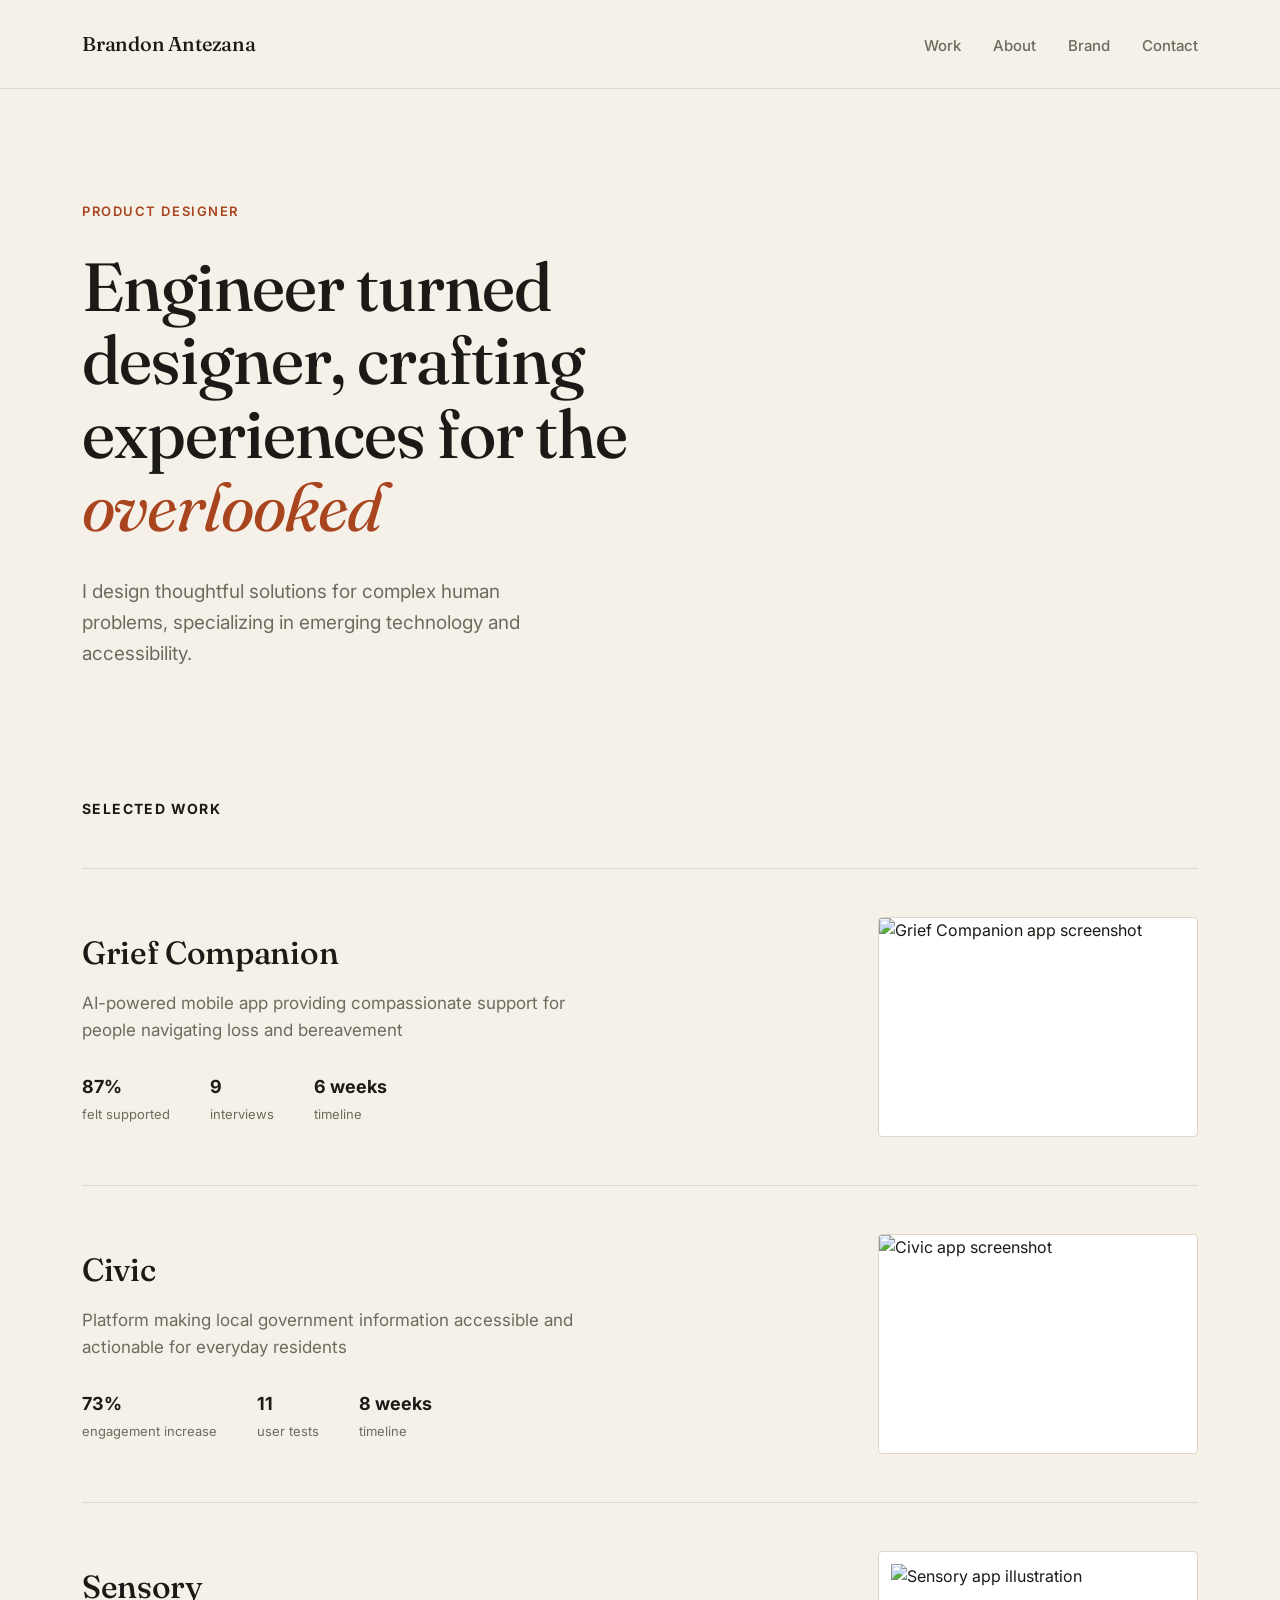
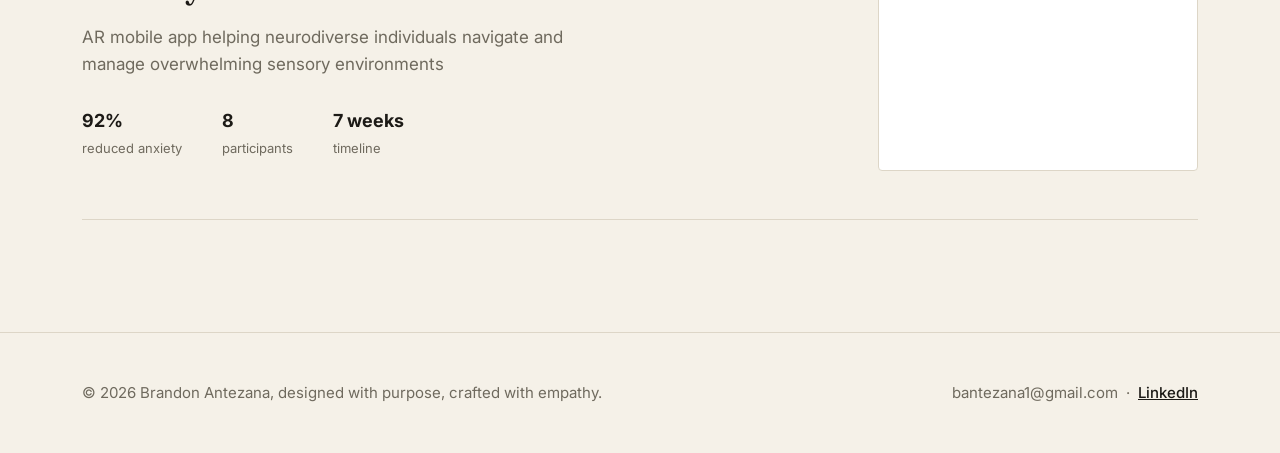
==== index.html @ 7a74d1ef "grief companion update" ====
<!DOCTYPE html>
<html lang="en">
<head>
    <meta charset="UTF-8">
    <meta name="viewport" content="width=device-width, initial-scale=1.0">
    <title>Brandon Antezana | Product Designer</title>
    <link rel="stylesheet" href="style-home.css">
    <link rel="preconnect" href="https://fonts.googleapis.com">
    <link rel="preconnect" href="https://fonts.gstatic.com" crossorigin>
    <link href="https://fonts.googleapis.com/css2?family=Fraunces:ital,opsz,wght@0,9..144,400;0,9..144,500;0,9..144,600;1,9..144,400&family=Inter:wght@400;500;600;700&display=swap" rel="stylesheet">
</head>
<body>
    <nav>
        <div class="container">
            <div class="nav-content">
                <a href="index.html" class="logo">Brandon Antezana</a>
                <ul class="nav-links">
                    <li><a href="#work">Work</a></li>
                    <li><a href="about.html">About</a></li>
                    <li><a href="brand.html">Brand</a></li>
                    <li><a href="contact.html">Contact</a></li>
                </ul>
            </div>
        </div>
    </nav>

    <section class="hero">
        <div class="container">
            <span class="eyebrow">Product Designer</span>
            <h1>Engineer turned designer, crafting experiences for the <em>overlooked</em></h1>
            <p class="subtitle">I design thoughtful solutions for complex human problems, specializing in emerging technology and accessibility.</p>
        </div>
    </section>

    <section id="work" class="container">
        <div class="section-label">Selected Work</div>

        <a href="grief-companion.html" class="project-row">
            <div>
                <h3 class="project-title">Grief Companion</h3>
                <p class="project-subtitle">AI-powered mobile app providing compassionate support for people navigating loss and bereavement</p>
                <div class="project-stats">
                    <div class="stat">
                        <strong>87%</strong>
                        <span>felt supported</span>
                    </div>
                    <div class="stat">
                        <strong>9</strong>
                        <span>interviews</span>
                    </div>
                    <div class="stat">
                        <strong>6 weeks</strong>
                        <span>timeline</span>
                    </div>
                </div>
            </div>
            <div class="project-image">
                <img src="images/GriefCompanion-hero-pic.webp" alt="Grief Companion app screenshot">
            </div>
        </a>

        <a href="civic.html" class="project-row">
            <div>
                <h3 class="project-title">Civic</h3>
                <p class="project-subtitle">Platform making local government information accessible and actionable for everyday residents</p>
                <div class="project-stats">
                    <div class="stat">
                        <strong>73%</strong>
                        <span>engagement increase</span>
                    </div>
                    <div class="stat">
                        <strong>11</strong>
                        <span>user tests</span>
                    </div>
                    <div class="stat">
                        <strong>8 weeks</strong>
                        <span>timeline</span>
                    </div>
                </div>
            </div>
            <div class="project-image">
                <img src="images/Civic-Hero-pic.webp" alt="Civic app screenshot">
            </div>
        </a>

        <a href="sensory.html" class="project-row">
            <div>
                <h3 class="project-title">Sensory</h3>
                <p class="project-subtitle">AR mobile app helping neurodiverse individuals navigate and manage overwhelming sensory environments</p>
                <div class="project-stats">
                    <div class="stat">
                        <strong>92%</strong>
                        <span>reduced anxiety</span>
                    </div>
                    <div class="stat">
                        <strong>8</strong>
                        <span>participants</span>
                    </div>
                    <div class="stat">
                        <strong>7 weeks</strong>
                        <span>timeline</span>
                    </div>
                </div>
            </div>
            <div class="project-image contain">
                <img src="images/sensory-hero-pic.jpg" alt="Sensory app illustration">
            </div>
        </a>
    </section>

    <footer>
        <div class="container">
            <p>© 2026 Brandon Antezana, designed with purpose, crafted with empathy.</p>
            <p>bantezana1@gmail.com &nbsp;·&nbsp; <a href="https://www.linkedin.com/in/brandon-a-775408137">LinkedIn</a></p>
        </div>
    </footer>
</body>
</html>
---- style-home.css ----
/* Homepage — editorial redesign */

* {
    margin: 0;
    padding: 0;
    box-sizing: border-box;
}

:root {
    --bg: #f5f1e8;
    --ink: #1c1a16;
    --muted: #6f6a5e;
    --accent: #a8451f;
    --line: #ddd6c7;
    --paper-raise: #ffffff;
}

body {
    font-family: 'Inter', -apple-system, BlinkMacSystemFont, 'Segoe UI', sans-serif;
    color: var(--ink);
    background: var(--bg);
    line-height: 1.6;
}

.container {
    max-width: 1180px;
    margin: 0 auto;
    padding: 0 2rem;
}

/* Nav */
nav {
    padding: 1.75rem 0;
    border-bottom: 1px solid var(--line);
}

.nav-content {
    display: flex;
    justify-content: space-between;
    align-items: baseline;
}

.logo {
    font-family: 'Fraunces', serif;
    font-size: 1.25rem;
    font-weight: 500;
    color: var(--ink);
    text-decoration: none;
    letter-spacing: -0.01em;
}

.nav-links {
    display: flex;
    gap: 2rem;
    list-style: none;
}

.nav-links a {
    color: var(--muted);
    text-decoration: none;
    font-size: 0.9375rem;
    font-weight: 500;
    transition: color 0.2s;
}

.nav-links a:hover {
    color: var(--ink);
}

/* Hero */
.hero {
    padding: 7rem 0 6rem;
}

.eyebrow {
    display: block;
    font-size: 0.8125rem;
    font-weight: 600;
    letter-spacing: 0.12em;
    text-transform: uppercase;
    color: var(--accent);
    margin-bottom: 1.75rem;
}

.hero h1 {
    font-family: 'Fraunces', serif;
    font-size: clamp(2.5rem, 5.5vw, 4.25rem);
    font-weight: 480;
    line-height: 1.08;
    letter-spacing: -0.015em;
    max-width: 16ch;
    margin-bottom: 2rem;
    color: var(--ink);
}

.hero h1 em {
    font-style: italic;
    font-weight: 400;
    color: var(--accent);
}

.hero .subtitle {
    font-size: 1.1875rem;
    color: var(--muted);
    max-width: 42ch;
    line-height: 1.65;
}

/* Work section */
#work {
    padding-top: 2rem;
    padding-bottom: 7rem;
}

.section-label {
    margin-bottom: 3rem;
    color: var(--ink);
    font-size: 0.875rem;
    font-weight: 700;
    letter-spacing: 0.1em;
    text-transform: uppercase;
}

.project-row {
    display: grid;
    grid-template-columns: 1fr 320px;
    gap: 3.5rem;
    align-items: center;
    padding: 3rem 0;
    border-top: 1px solid var(--line);
    text-decoration: none;
    color: inherit;
}

.project-row:last-child {
    border-bottom: 1px solid var(--line);
}

.project-title {
    font-family: 'Fraunces', serif;
    font-size: 2rem;
    font-weight: 500;
    letter-spacing: -0.01em;
    margin-bottom: 0.75rem;
    color: var(--ink);
    transition: color 0.2s;
}

.project-row:hover .project-title {
    color: var(--accent);
}

.project-subtitle {
    font-size: 1.0625rem;
    color: var(--muted);
    max-width: 46ch;
    margin-bottom: 1.75rem;
}

.project-stats {
    display: flex;
    gap: 2.5rem;
}

.stat strong {
    display: block;
    font-size: 1.125rem;
    font-weight: 700;
    color: var(--ink);
}

.stat span {
    font-size: 0.8125rem;
    color: var(--muted);
}

.project-image {
    width: 320px;
    height: 220px;
    border-radius: 4px;
    overflow: hidden;
    background: var(--paper-raise);
    border: 1px solid var(--line);
    position: relative;
}

.project-image img {
    width: 100%;
    height: 100%;
    object-fit: cover;
    transition: transform 0.5s cubic-bezier(0.16, 1, 0.3, 1);
}

.project-row:hover .project-image img {
    transform: scale(1.04);
}

.project-image.contain img {
    object-fit: contain;
    padding: 0.75rem;
}

/* Footer */
footer {
    border-top: 1px solid var(--line);
    padding: 3rem 0;
}

footer .container {
    display: flex;
    justify-content: space-between;
    align-items: center;
    flex-wrap: wrap;
    gap: 1rem;
}

footer p {
    color: var(--muted);
    font-size: 0.9375rem;
}

footer a {
    color: var(--ink);
    font-weight: 500;
}

/* Responsive */
@media (max-width: 800px) {
    .project-row {
        grid-template-columns: 1fr;
        gap: 1.5rem;
    }

    .project-image {
        width: 100%;
        order: -1;
    }

    .nav-links {
        gap: 1.25rem;
    }

    footer .container {
        flex-direction: column;
        align-items: flex-start;
    }
}

@media (max-width: 420px) {
    .nav-links {
        gap: 0.85rem;
    }

    .nav-links a {
        font-size: 0.875rem;
    }
}
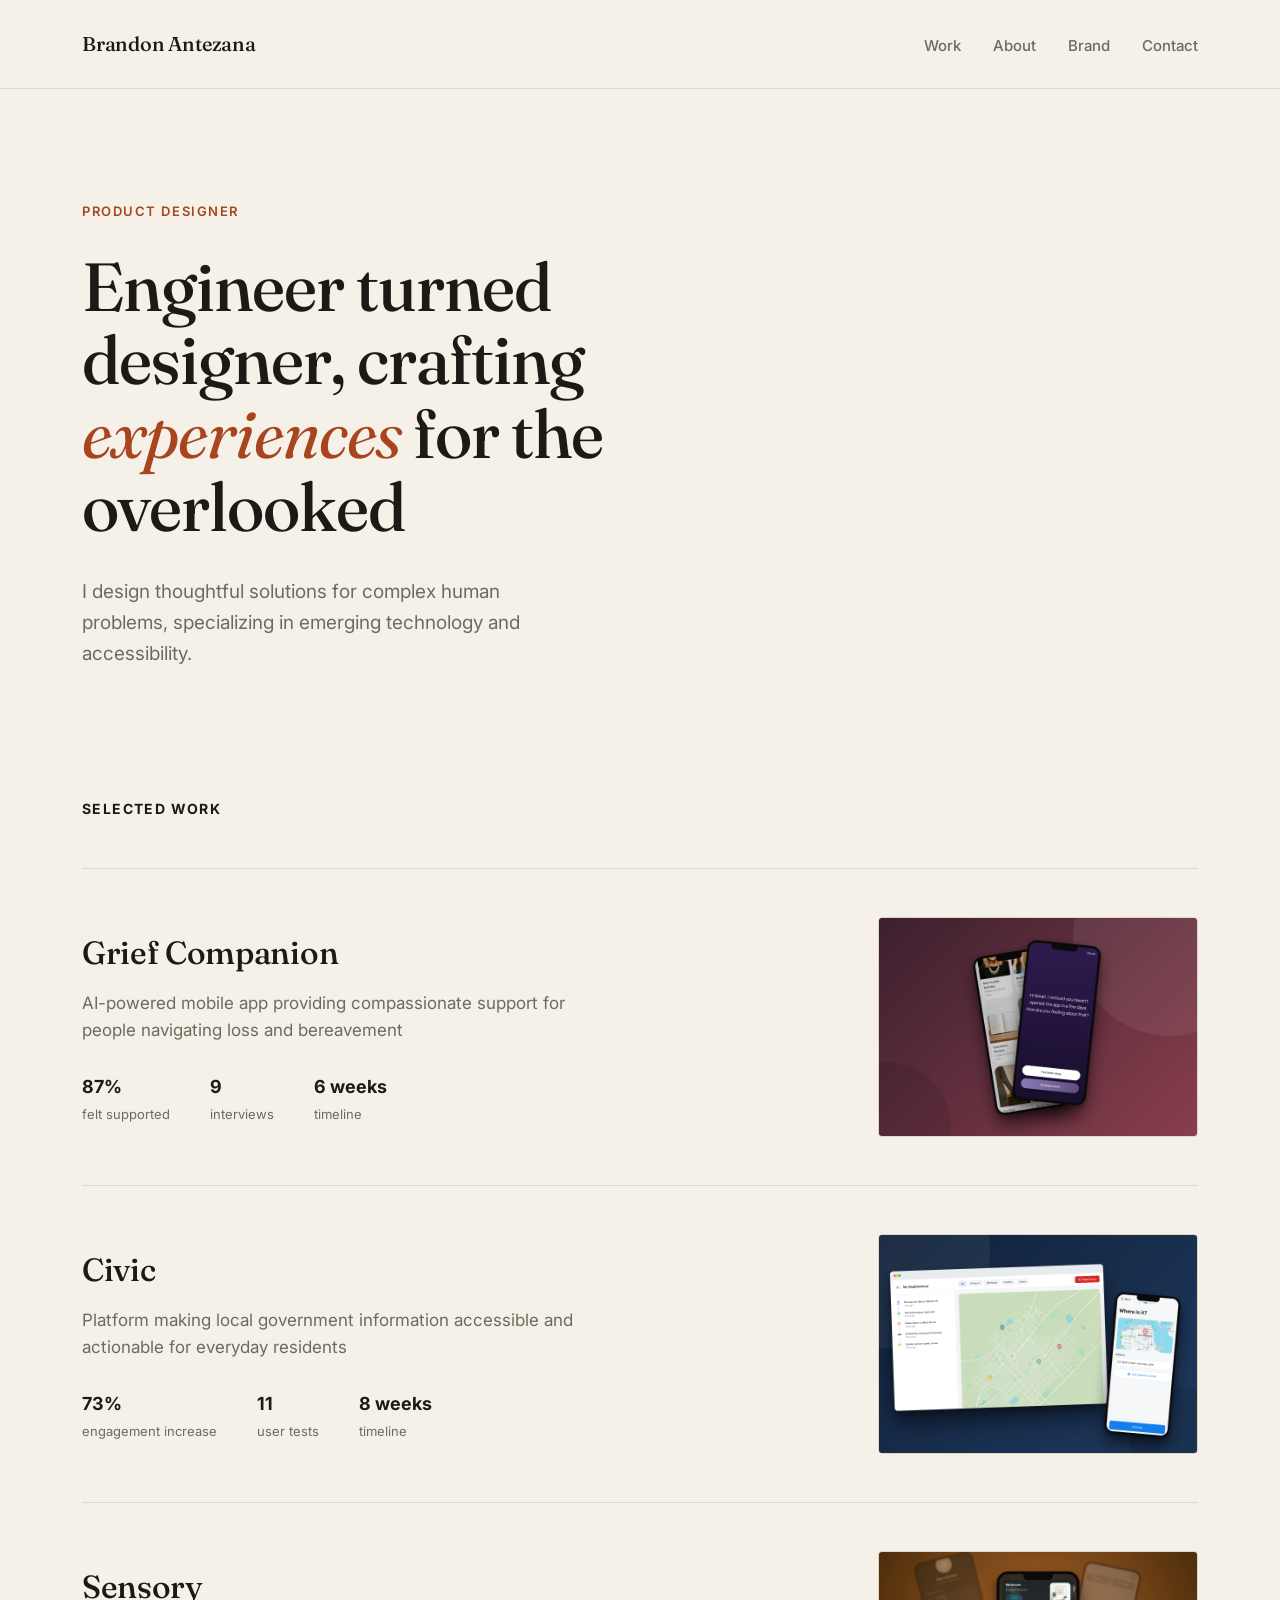
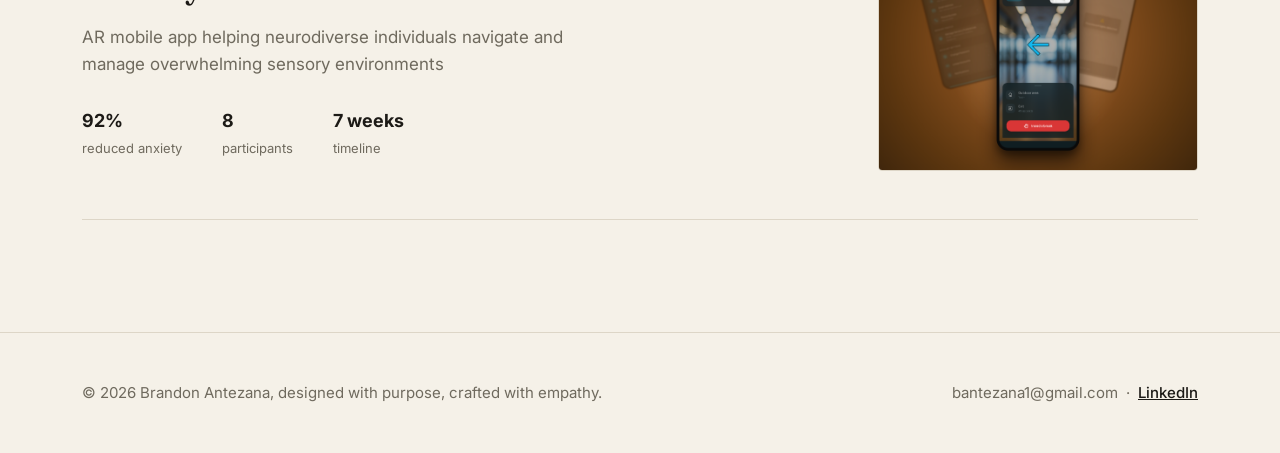
==== commit cfbc8500: "added new images for each case study thumbnail" ====
--- a/index.html
+++ b/index.html
@@ -27,7 +27,7 @@
     <section class="hero">
         <div class="container">
             <span class="eyebrow">Product Designer</span>
-            <h1>Engineer turned designer, crafting experiences for the <em>overlooked</em></h1>
+            <h1>Engineer turned designer, crafting <em>experiences</em> for the overlooked</h1>
             <p class="subtitle">I design thoughtful solutions for complex human problems, specializing in emerging technology and accessibility.</p>
         </div>
     </section>
@@ -55,7 +55,7 @@
                 </div>
             </div>
             <div class="project-image">
-                <img src="images/GriefCompanion-hero-pic.webp" alt="Grief Companion app screenshot">
+                <img src="images/GriefCompanion-hero-v3.png" alt="Grief Companion app screenshot">
             </div>
         </a>
 
@@ -79,7 +79,7 @@
                 </div>
             </div>
             <div class="project-image">
-                <img src="images/Civic-Hero-pic.webp" alt="Civic app screenshot">
+                <img src="images/Civic-hero-v3.png" alt="Civic app screenshot">
             </div>
         </a>
 
@@ -102,8 +102,8 @@
                     </div>
                 </div>
             </div>
-            <div class="project-image contain">
-                <img src="images/sensory-hero-pic.jpg" alt="Sensory app illustration">
+            <div class="project-image">
+                <img src="images/Sensory-hero-v3.png" alt="Sensory app illustration">
             </div>
         </a>
     </section>
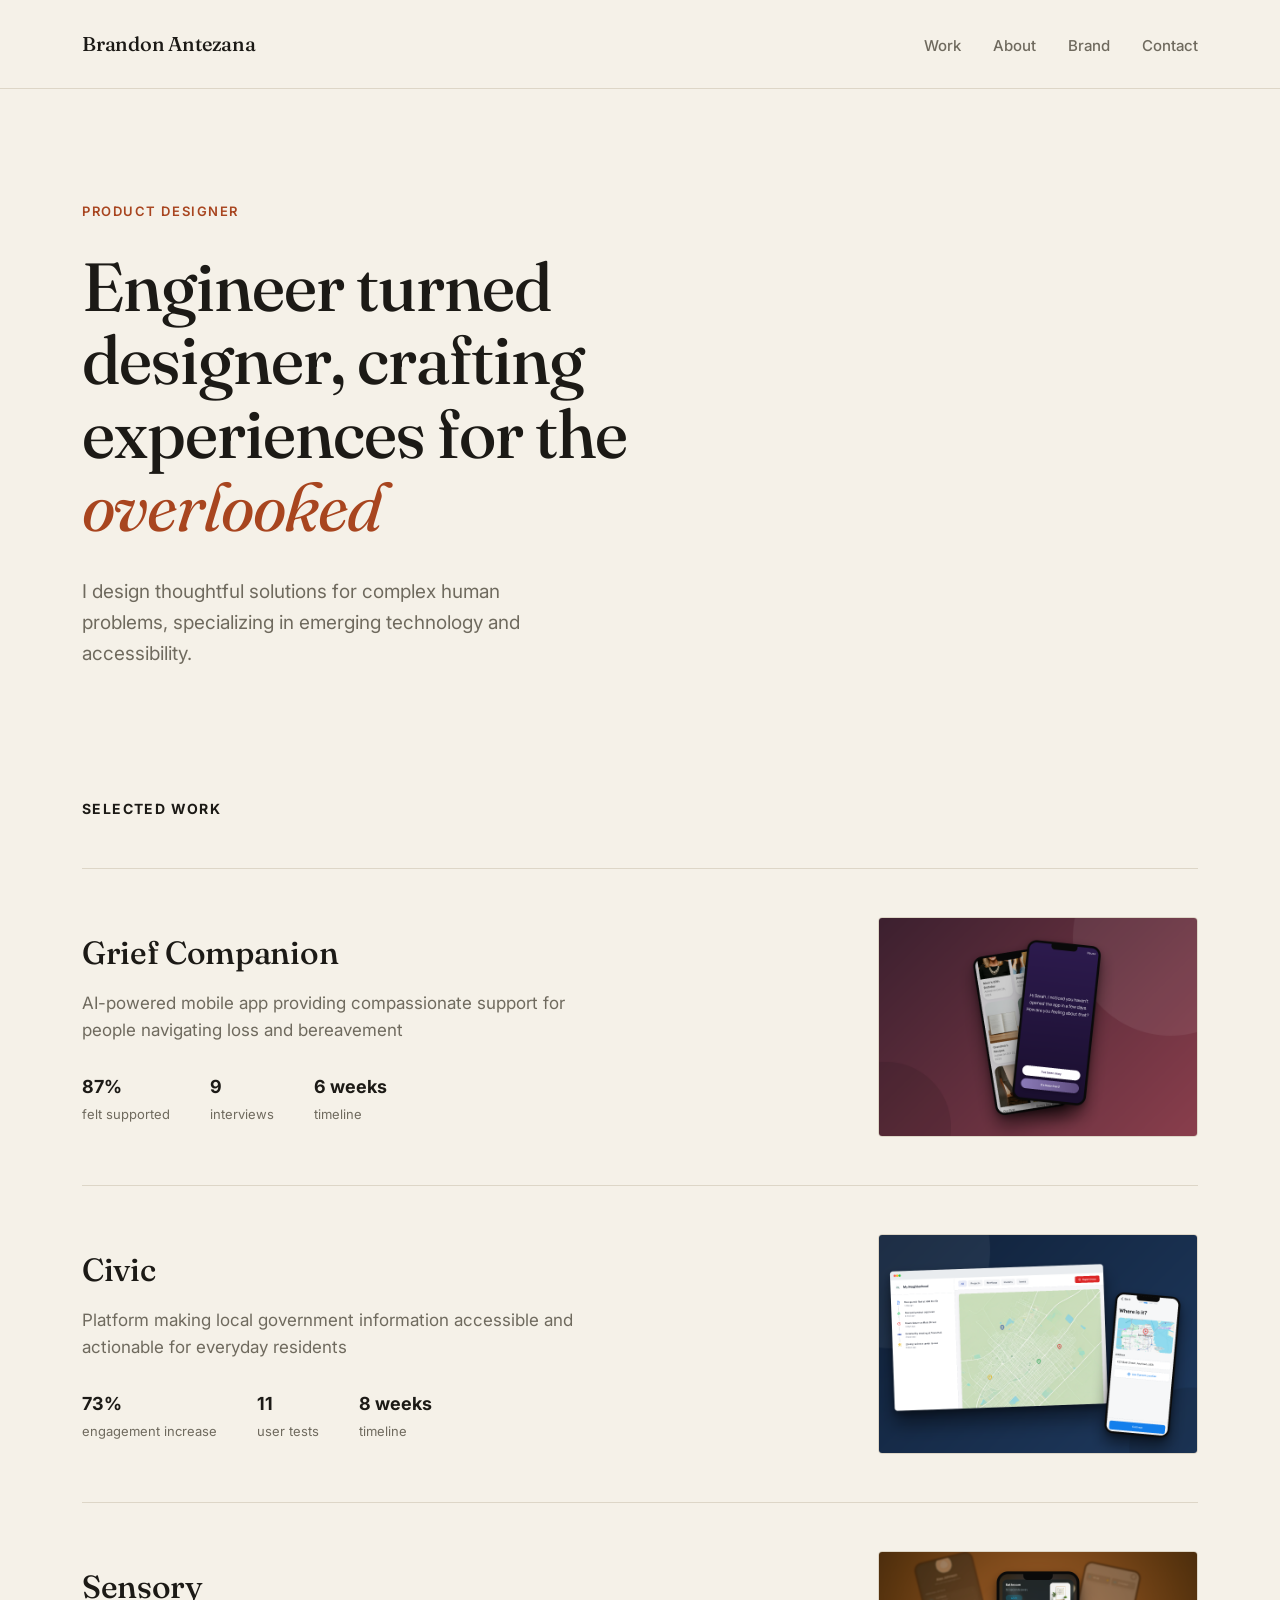
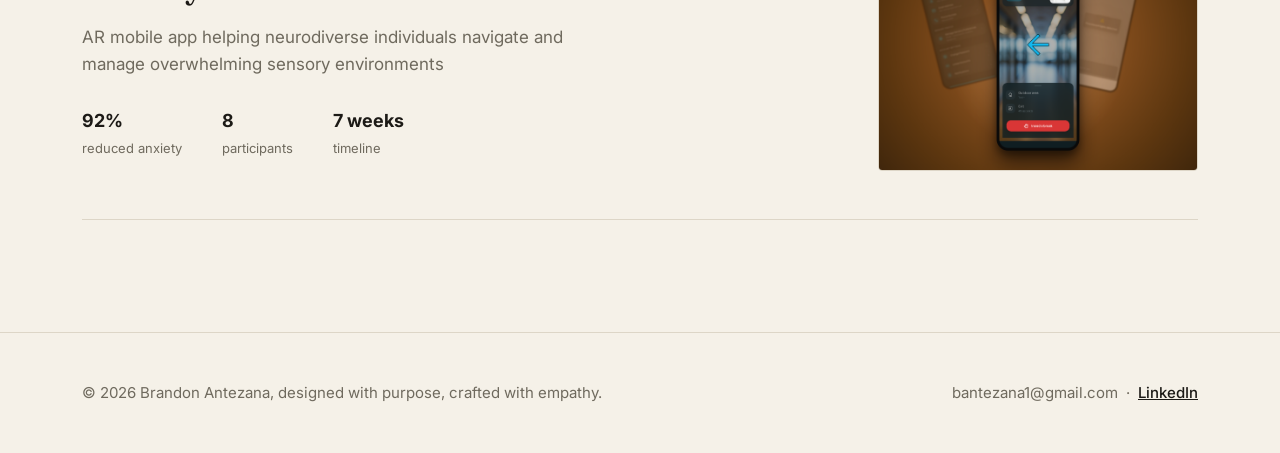
==== commit b7db9371: "Merge remote-tracking branch 'origin/main'" ====
--- a/index.html
+++ b/index.html
@@ -27,7 +27,7 @@
     <section class="hero">
         <div class="container">
             <span class="eyebrow">Product Designer</span>
-            <h1>Engineer turned designer, crafting <em>experiences</em> for the overlooked</h1>
+            <h1>Engineer turned designer, crafting experiences for the <em>overlooked</em></h1>
             <p class="subtitle">I design thoughtful solutions for complex human problems, specializing in emerging technology and accessibility.</p>
         </div>
     </section>
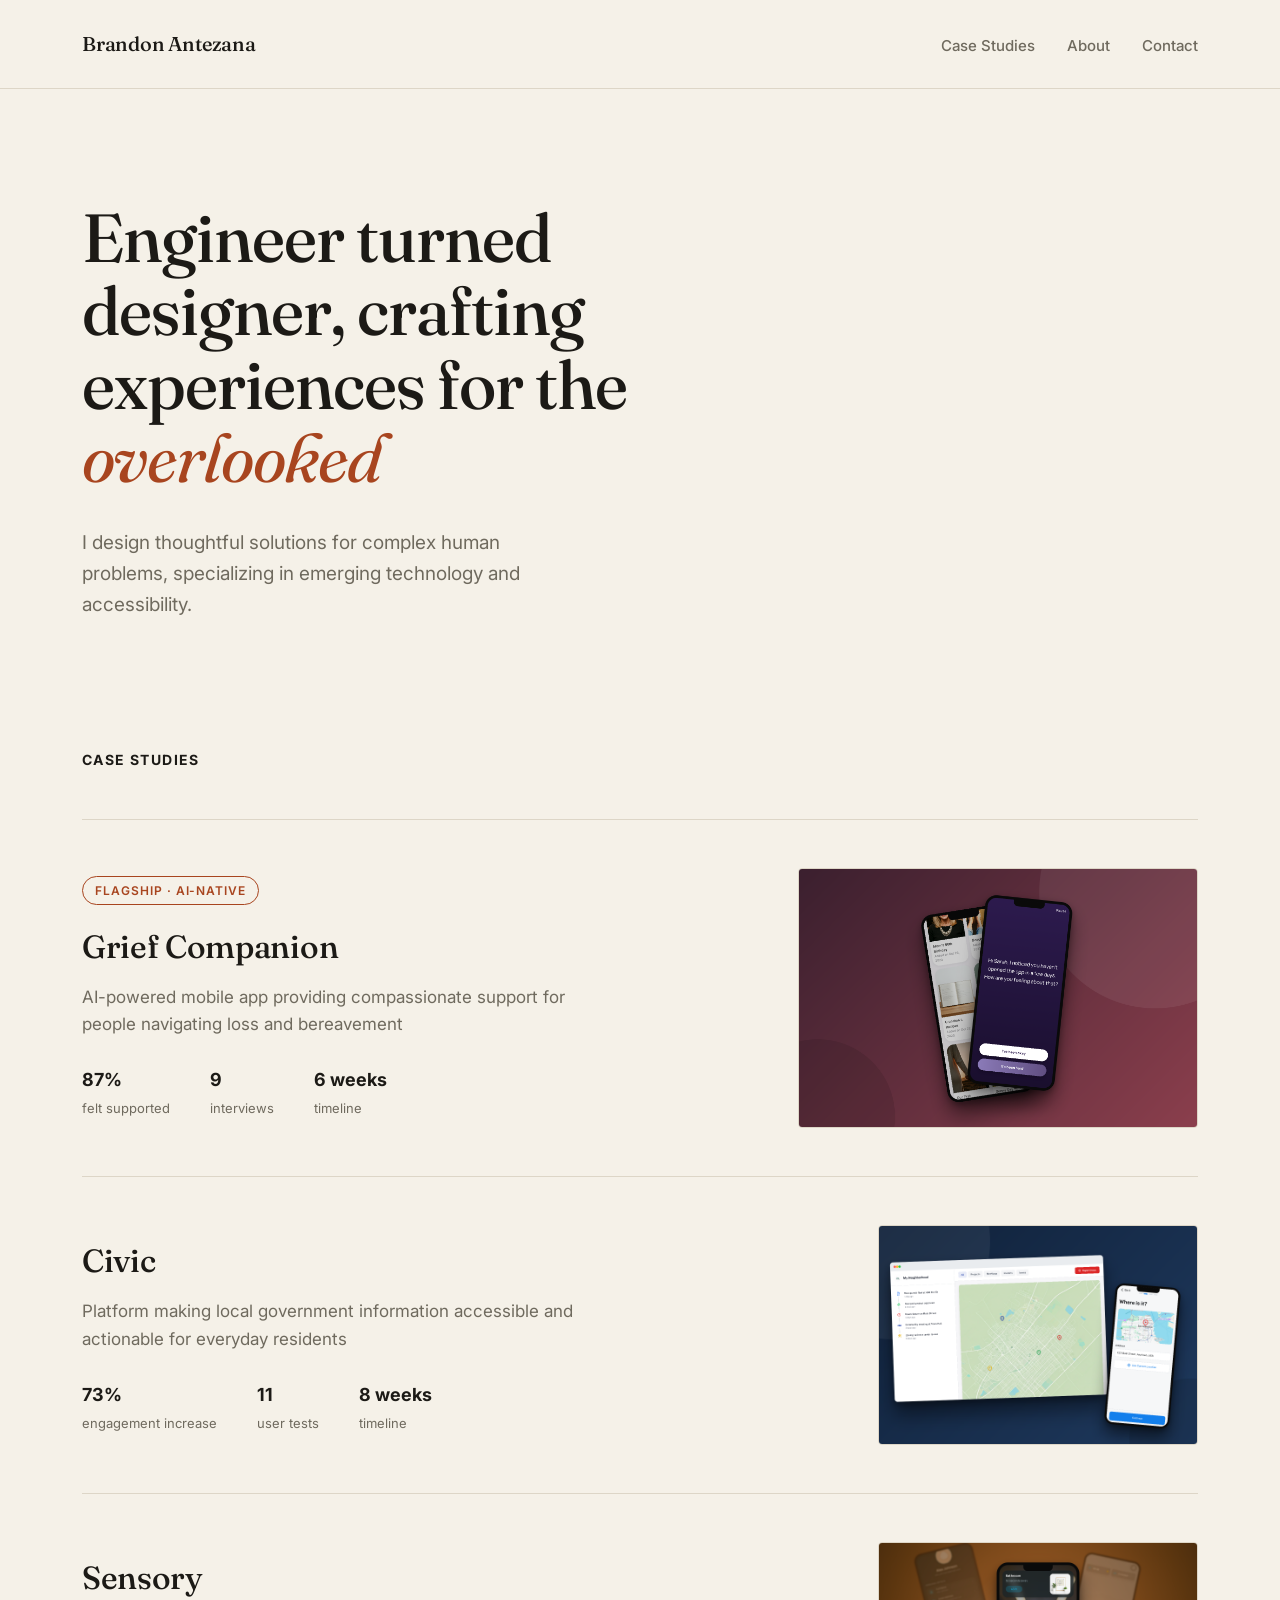
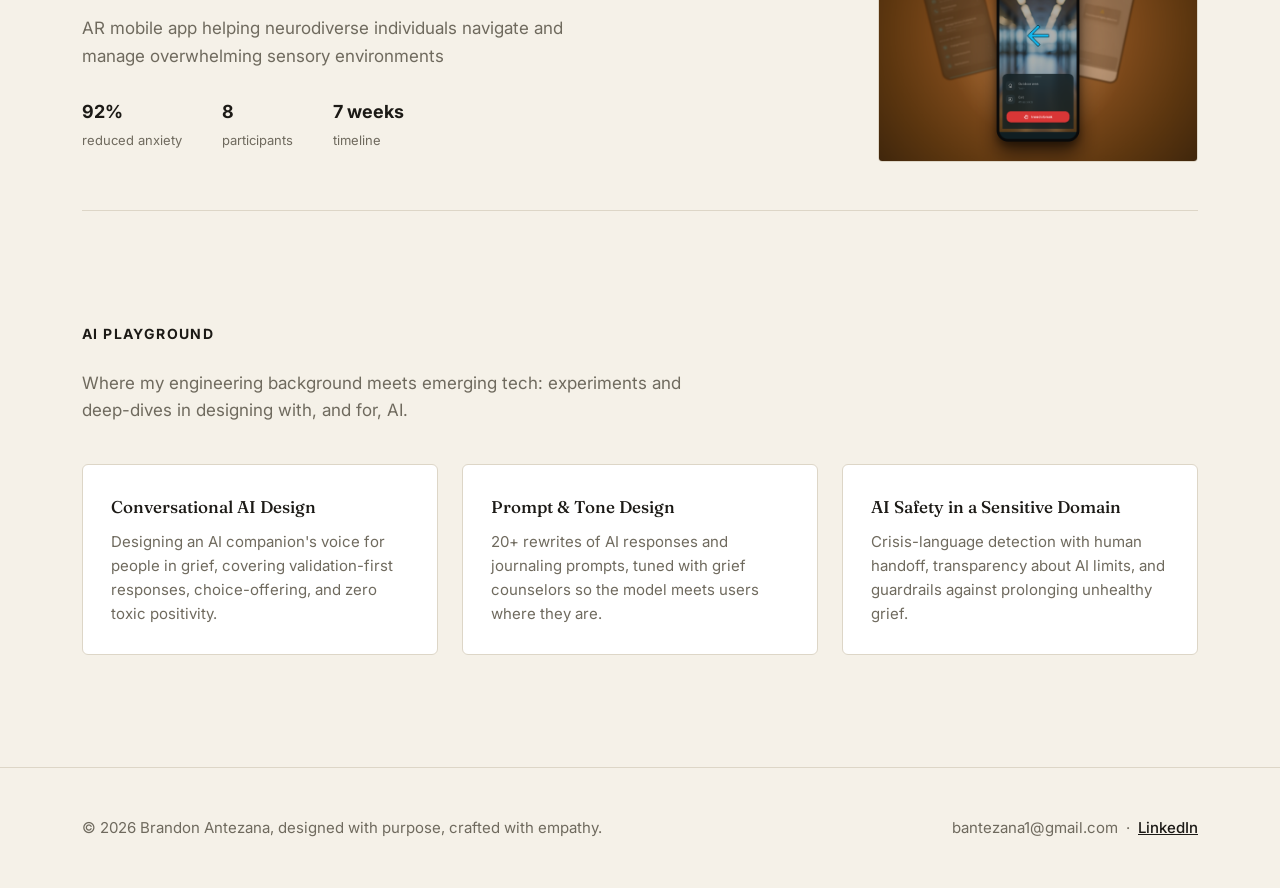
==== commit 21220daa: "Updated Case Study and About page, Deleted Brand page and tab"" ====
--- a/index.html
+++ b/index.html
@@ -15,9 +15,8 @@
             <div class="nav-content">
                 <a href="index.html" class="logo">Brandon Antezana</a>
                 <ul class="nav-links">
-                    <li><a href="#work">Work</a></li>
+                    <li><a href="#work">Case Studies</a></li>
                     <li><a href="about.html">About</a></li>
-                    <li><a href="brand.html">Brand</a></li>
                     <li><a href="contact.html">Contact</a></li>
                 </ul>
             </div>
@@ -26,17 +25,17 @@
 
     <section class="hero">
         <div class="container">
-            <span class="eyebrow">Product Designer</span>
             <h1>Engineer turned designer, crafting experiences for the <em>overlooked</em></h1>
             <p class="subtitle">I design thoughtful solutions for complex human problems, specializing in emerging technology and accessibility.</p>
         </div>
     </section>
 
     <section id="work" class="container">
-        <div class="section-label">Selected Work</div>
+        <div class="section-label">Case Studies</div>
 
-        <a href="grief-companion.html" class="project-row">
+        <a href="grief-companion.html" class="project-row featured">
             <div>
+                <span class="featured-badge">Flagship · AI-Native</span>
                 <h3 class="project-title">Grief Companion</h3>
                 <p class="project-subtitle">AI-powered mobile app providing compassionate support for people navigating loss and bereavement</p>
                 <div class="project-stats">
@@ -108,6 +107,25 @@
         </a>
     </section>
 
+    <section id="ai-playground" class="container ai-playground">
+        <div class="section-label">AI Playground</div>
+        <p class="playground-intro">Where my engineering background meets emerging tech: experiments and deep-dives in designing with, and for, AI.</p>
+        <div class="playground-grid">
+            <a href="grief-companion.html" class="playground-card">
+                <span class="playground-tag">Conversational AI Design</span>
+                <p>Designing an AI companion's voice for people in grief, covering validation-first responses, choice-offering, and zero toxic positivity.</p>
+            </a>
+            <a href="grief-companion.html" class="playground-card">
+                <span class="playground-tag">Prompt &amp; Tone Design</span>
+                <p>20+ rewrites of AI responses and journaling prompts, tuned with grief counselors so the model meets users where they are.</p>
+            </a>
+            <a href="grief-companion.html" class="playground-card">
+                <span class="playground-tag">AI Safety in a Sensitive Domain</span>
+                <p>Crisis-language detection with human handoff, transparency about AI limits, and guardrails against prolonging unhealthy grief.</p>
+            </a>
+        </div>
+    </section>
+
     <footer>
         <div class="container">
             <p>© 2026 Brandon Antezana, designed with purpose, crafted with empathy.</p>
--- a/style-home.css
+++ b/style-home.css
@@ -104,6 +104,32 @@
     color: var(--muted);
     max-width: 42ch;
     line-height: 1.65;
+}
+
+.hero-grid {
+    display: grid;
+    grid-template-columns: 1.05fr 0.95fr;
+    gap: 4rem;
+    align-items: center;
+}
+
+.hero-visual {
+    margin: 0;
+}
+
+.hero-visual img {
+    width: 100%;
+    display: block;
+    border-radius: 8px;
+    border: 1px solid var(--line);
+    box-shadow: 0 18px 40px -24px rgba(28, 26, 22, 0.35);
+}
+
+.hero-visual figcaption {
+    margin-top: 0.75rem;
+    font-size: 0.8125rem;
+    color: var(--muted);
+    font-weight: 500;
 }
 
 /* Work section */
@@ -136,6 +162,28 @@
     border-bottom: 1px solid var(--line);
 }
 
+.featured-badge {
+    display: inline-block;
+    font-size: 0.75rem;
+    font-weight: 600;
+    letter-spacing: 0.08em;
+    text-transform: uppercase;
+    color: var(--accent);
+    border: 1px solid var(--accent);
+    border-radius: 20px;
+    padding: 0.25rem 0.75rem;
+    margin-bottom: 1rem;
+}
+
+.project-row.featured {
+    grid-template-columns: 1fr 400px;
+}
+
+.project-row.featured .project-image {
+    width: 400px;
+    height: 260px;
+}
+
 .project-title {
     font-family: 'Fraunces', serif;
     font-size: 2rem;
@@ -200,6 +248,55 @@
     padding: 0.75rem;
 }
 
+/* AI Playground */
+.ai-playground {
+    padding-bottom: 7rem;
+}
+
+.playground-intro {
+    color: var(--muted);
+    font-size: 1.0625rem;
+    max-width: 56ch;
+    margin: -1.5rem 0 2.5rem;
+}
+
+.playground-grid {
+    display: grid;
+    grid-template-columns: repeat(3, 1fr);
+    gap: 1.5rem;
+}
+
+.playground-card {
+    display: block;
+    background: var(--paper-raise);
+    border: 1px solid var(--line);
+    border-radius: 6px;
+    padding: 1.75rem;
+    text-decoration: none;
+    color: inherit;
+    transition: border-color 0.2s, transform 0.2s;
+}
+
+.playground-card:hover {
+    border-color: var(--accent);
+    transform: translateY(-2px);
+}
+
+.playground-tag {
+    display: block;
+    font-family: 'Fraunces', serif;
+    font-size: 1.0625rem;
+    font-weight: 500;
+    color: var(--ink);
+    margin-bottom: 0.6rem;
+}
+
+.playground-card p {
+    font-size: 0.9375rem;
+    color: var(--muted);
+    line-height: 1.6;
+}
+
 /* Footer */
 footer {
     border-top: 1px solid var(--line);
@@ -226,14 +323,29 @@
 
 /* Responsive */
 @media (max-width: 800px) {
-    .project-row {
+    .hero-grid {
+        grid-template-columns: 1fr;
+        gap: 2.5rem;
+    }
+
+    .hero {
+        padding: 4rem 0 4.5rem;
+    }
+
+    .project-row,
+    .project-row.featured {
         grid-template-columns: 1fr;
         gap: 1.5rem;
     }
 
-    .project-image {
+    .project-image,
+    .project-row.featured .project-image {
         width: 100%;
         order: -1;
+    }
+
+    .playground-grid {
+        grid-template-columns: 1fr;
     }
 
     .nav-links {
